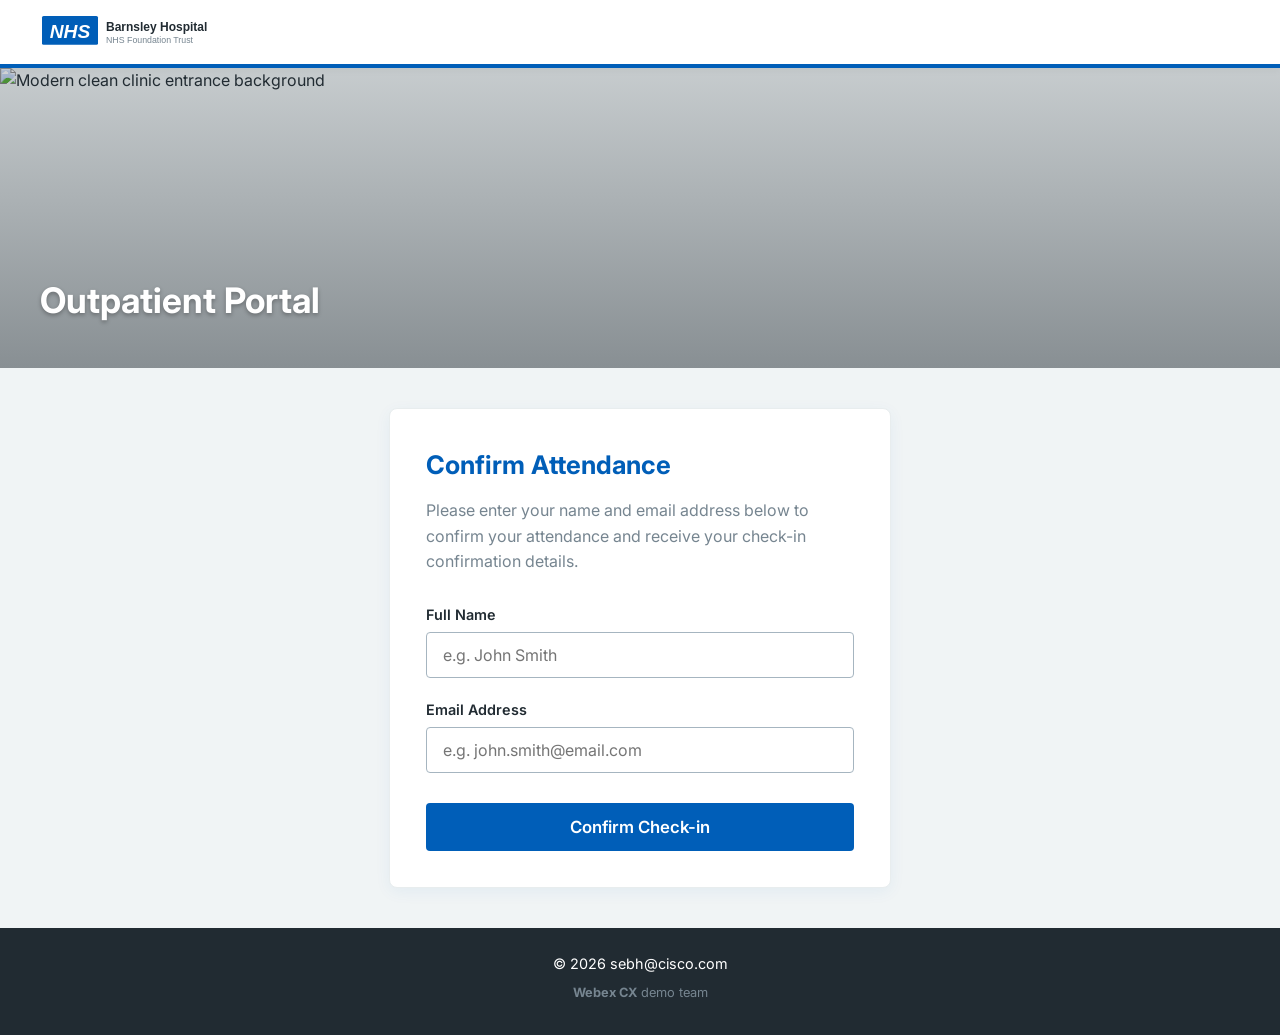
==== index.html @ 72529680 "Add files via upload" ====
<!DOCTYPE html>
<html lang="en">
<head>
  <meta charset="utf-8">
  <meta name="viewport" content="width=device-width, initial-scale=1.0">
  <title>Tech Town Launchpad</title>
  <link rel="icon" href="https://london-mailmedia.s3.amazonaws.com/5eb65906-aa26-404d-8fd7-2ddbe5f04d7e/WebexLogo_561791757657775.png" type="image/png">
  <link href="style.css" rel="stylesheet" type="text/css">
</head>
<body>

  <!-- HEADER -->
  <header>
    <nav class="navMenu" id="myNavMenu">
      <div class="navColL">
        <a href="." class="logo-link" aria-label="Barnsley Hospital Home">
          <!-- Inline Official NHS SVG Logo -->
          <svg xmlns="http://www.w3.org/2000/svg" viewBox="0 0 320 50" width="260" height="40" aria-hidden="true">
            <rect x="0" y="5" width="70" height="36" rx="2" fill="#005EB8" />
            <text x="35" y="32" font-family="-apple-system, BlinkMacSystemFont, 'Segoe UI', Arial, sans-serif" font-weight="900" font-style="italic" font-size="24" fill="#FFFFFF" text-anchor="middle">NHS</text>
            <text x="80" y="24" font-family="-apple-system, BlinkMacSystemFont, 'Segoe UI', Arial, sans-serif" font-weight="700" font-size="15" fill="#212B32">Barnsley Hospital</text>
            <text x="80" y="39" font-family="-apple-system, BlinkMacSystemFont, 'Segoe UI', Arial, sans-serif" font-weight="400" font-size="11" fill="#768590">NHS Foundation Trust</text>
          </svg>
        </a>
      </div>
    </nav>
  </header>

  <!-- HERO SECTION -->
  <div class="hero-container">
    <img class="hero-image" src="https://images.unsplash.com/photo-1629909613654-28e377c37b09?auto=format&fit=crop&w=1600&q=80" alt="Modern clean clinic entrance background">
    <div class="hero-overlay">
      <div class="hero-content">
        <h1 class="hero-title">Outpatient Portal</h1>
      </div>
    </div>
  </div>

  <!-- MAIN BODY CONTAINER -->
  <main id="container">
    
    <!-- FORM SECTION -->
    <div class="card" id="form-card">
      <h2 class="card-title">Confirm Attendance</h2>
      <p class="card-intro">Please enter your name and email address below to confirm your attendance and receive your check-in confirmation details.</p>
      
      <form id="booking-form" novalidate>
        <div class="form-group">
          <label for="name-enter" class="form-label">Full Name</label>
          <input type="text" id="name-enter" name="Name" class="form-input" placeholder="e.g. John Smith" autocomplete="name" required>
          <span class="error-message" id="name-error">Please enter your full name</span>
        </div>
        
        <div class="form-group">
          <label for="email-enter" class="form-label">Email Address</label>
          <input type="email" id="email-enter" name="Email" class="form-input" placeholder="e.g. john.smith@email.com" autocomplete="email" required>
          <span class="error-message" id="email-error">Please enter a valid email address</span>
        </div>
        
        <button type="submit" class="btn" id="submit-btn">
          <span id="btn-text">Confirm Check-in</span>
          <span class="btn-spinner" id="btn-spinner"></span>
        </button>
      </form>
    </div>

    <!-- SUCCESS MESSAGE SECTION -->
    <div class="card success-container" id="success-container">
      <div class="success-icon-wrapper">
        <!-- Success SVG checkmark -->
        <svg xmlns="http://www.w3.org/2000/svg" fill="none" viewBox="0 0 24 24" stroke="currentColor" stroke-width="2.5">
          <path stroke-linecap="round" stroke-linejoin="round" d="M5 13l4 4L19 7" />
        </svg>
      </div>
      <h2 class="success-title">Check-in Confirmed</h2>
      <p class="success-subtitle">Thank you. Your details have been submitted successfully.</p>
      
      <div class="info-badge">
        <div class="info-row">
          <span class="info-label">Confirmation Email:</span>
          <span class="info-value patientEmail">john.smith@email.com</span>
        </div>
      </div>
    </div>

  </main>

  <footer>
    <p>&copy; 2026 <a href="mailto:sebh@cisco.com" class="email-link">sebh@cisco.com</a></p>
    <p style="font-size: 0.8rem; color: var(--nhs-secondary-text);"><b>Webex CX</b> demo team</p>
  </footer>

  <script src="script.js"></script>
</body>
</html>
---- style.css ----
@import url('https://fonts.googleapis.com/css2?family=Inter:wght@200;300;400;500;600;700&display=swap');

:root {
  --nhs-blue: #005EB8;
  --nhs-dark-blue: #003087;
  --nhs-pale-blue: #D8EBF8;
  --nhs-green: #007F3B;
  --nhs-dark-green: #005B2A;
  --nhs-red: #DA291C;
  --nhs-white: #FFFFFF;
  --nhs-background: #F0F4F5;
  --nhs-text: #212B32;
  --nhs-secondary-text: #768590;
  --nhs-border: #E8EDEE;
  --font-sans: 'Inter', -apple-system, BlinkMacSystemFont, "Segoe UI", Roboto, Helvetica, Arial, sans-serif;
  --transition: all 0.3s cubic-bezier(0.4, 0, 0.2, 1);
}

* {
  box-sizing: border-box;
  margin: 0;
  padding: 0;
}

body {
  font-family: var(--font-sans);
  color: var(--nhs-text);
  background-color: var(--nhs-background);
  line-height: 1.6;
  display: flex;
  flex-direction: column;
  min-height: 100vh;
}

header {
  background-color: var(--nhs-white);
  border-bottom: 4px solid var(--nhs-blue);
  padding: 12px 24px;
  position: sticky;
  top: 0;
  z-index: 100;
  box-shadow: 0 2px 8px rgba(0, 0, 0, 0.05);
}

.navMenu {
  max-width: 1200px;
  margin: 0 auto;
  display: flex;
  align-items: center;
  justify-content: space-between;
}

.navColL {
  display: flex;
  align-items: center;
}

.logo-link {
  display: flex;
  align-items: center;
  text-decoration: none;
}

/* Hero Section */
.hero-container {
  width: 100%;
  height: 300px;
  position: relative;
  overflow: hidden;
}

.hero-image {
  width: 100%;
  height: 100%;
  object-fit: cover;
  object-position: center 35%;
}

.hero-overlay {
  position: absolute;
  top: 0;
  left: 0;
  right: 0;
  bottom: 0;
  background: linear-gradient(180deg, rgba(33, 43, 50, 0.2) 0%, rgba(33, 43, 50, 0.5) 100%);
  display: flex;
  align-items: flex-end;
  padding: 40px 24px;
}

.hero-content {
  max-width: 1200px;
  margin: 0 auto;
  width: 100%;
  color: var(--nhs-white);
}

.hero-title {
  font-size: 2.2rem;
  font-weight: 700;
  text-shadow: 0 2px 4px rgba(0, 0, 0, 0.3);
}

/* Main Styling */
main {
  flex: 1;
  max-width: 550px;
  width: 100%;
  margin: 40px auto;
  padding: 0 24px;
}

.card {
  background-color: var(--nhs-white);
  border-radius: 8px;
  border: 1px solid var(--nhs-border);
  box-shadow: 0 4px 16px rgba(0, 94, 184, 0.06);
  padding: 36px;
}

.card-title {
  font-size: 1.6rem;
  font-weight: 700;
  margin-bottom: 12px;
  color: var(--nhs-blue);
}

.card-intro {
  color: var(--nhs-secondary-text);
  margin-bottom: 28px;
  font-size: 1rem;
}

/* Form Styles */
.form-group {
  margin-bottom: 20px;
}

.form-label {
  display: block;
  font-size: 0.9rem;
  font-weight: 600;
  margin-bottom: 6px;
  color: var(--nhs-text);
}

.form-input {
  width: 100%;
  padding: 12px 16px;
  border-radius: 4px;
  border: 1.5px solid #a6b5c0;
  font-family: inherit;
  font-size: 1rem;
  color: var(--nhs-text);
  transition: var(--transition);
  background-color: var(--nhs-white);
}

.form-input:focus {
  outline: none;
  border-color: var(--nhs-blue);
  box-shadow: 0 0 0 3px var(--nhs-pale-blue);
}

.error-message {
  color: var(--nhs-red);
  font-size: 0.8rem;
  margin-top: 4px;
  display: none;
}

.form-input.invalid {
  border-color: var(--nhs-red);
}

.form-input.invalid:focus {
  box-shadow: 0 0 0 3px rgba(218, 41, 28, 0.15);
}

.btn {
  display: inline-flex;
  align-items: center;
  justify-content: center;
  width: 100%;
  padding: 14px 24px;
  background-color: var(--nhs-blue);
  color: var(--nhs-white);
  border: none;
  border-radius: 4px;
  font-family: inherit;
  font-size: 1.05rem;
  font-weight: 600;
  cursor: pointer;
  transition: var(--transition);
  text-decoration: none;
  margin-top: 10px;
}

.btn:hover {
  background-color: var(--nhs-dark-blue);
}

.btn:active {
  transform: translateY(1px);
}

.btn-spinner {
  display: none;
  width: 18px;
  height: 18px;
  border: 2px solid rgba(255, 255, 255, 0.3);
  border-radius: 50%;
  border-top-color: var(--nhs-white);
  animation: spin 0.8s linear infinite;
  margin-left: 10px;
}

@keyframes spin {
  to { transform: rotate(360deg); }
}

/* Success Container */
.success-container {
  display: none;
  text-align: center;
  animation: fadeIn 0.4s ease-out;
}

.success-icon-wrapper {
  width: 68px;
  height: 68px;
  background-color: rgba(0, 127, 59, 0.1);
  color: var(--nhs-green);
  border-radius: 50%;
  display: flex;
  align-items: center;
  justify-content: center;
  margin: 0 auto 20px;
}

.success-icon-wrapper svg {
  width: 32px;
  height: 32px;
}

.success-title {
  font-size: 1.8rem;
  font-weight: 700;
  color: var(--nhs-green);
  margin-bottom: 8px;
}

.success-subtitle {
  color: var(--nhs-secondary-text);
  margin-bottom: 24px;
}

.info-badge {
  background-color: var(--nhs-background);
  border-radius: 6px;
  padding: 16px;
  margin-bottom: 24px;
  display: inline-block;
  width: 100%;
  text-align: left;
  border-left: 4px solid var(--nhs-blue);
}

.info-row {
  display: flex;
  justify-content: space-between;
  margin-bottom: 8px;
  font-size: 0.95rem;
}

.info-row:last-child {
  margin-bottom: 0;
}

.info-label {
  font-weight: 500;
  color: var(--nhs-secondary-text);
}

.info-value {
  font-weight: 600;
  color: var(--nhs-text);
}



@keyframes fadeIn {
  from { opacity: 0; transform: translateY(10px); }
  to { opacity: 1; transform: translateY(0); }
}

/* Footer Styling */
footer {
  background-color: var(--nhs-text);
  color: var(--nhs-white);
  padding: 24px;
  margin-top: auto;
  text-align: center;
  font-size: 0.9rem;
}

footer p {
  margin-bottom: 8px;
}

footer a {
  color: var(--nhs-pale-blue);
  text-decoration: none;
  transition: var(--transition);
}

footer a:hover {
  text-decoration: underline;
  color: var(--nhs-white);
}

footer a.email-link {
  color: inherit;
  text-decoration: none;
}

footer a.email-link:hover {
  color: inherit;
  text-decoration: none;
  font-weight: 700;
}

/* Responsive queries */
@media (max-width: 768px) {
  .hero-container {
    height: 220px;
  }
  
  .hero-title {
    font-size: 1.7rem;
  }
  
  main {
    margin: 24px auto;
  }
  
  .card {
    padding: 24px;
  }
}
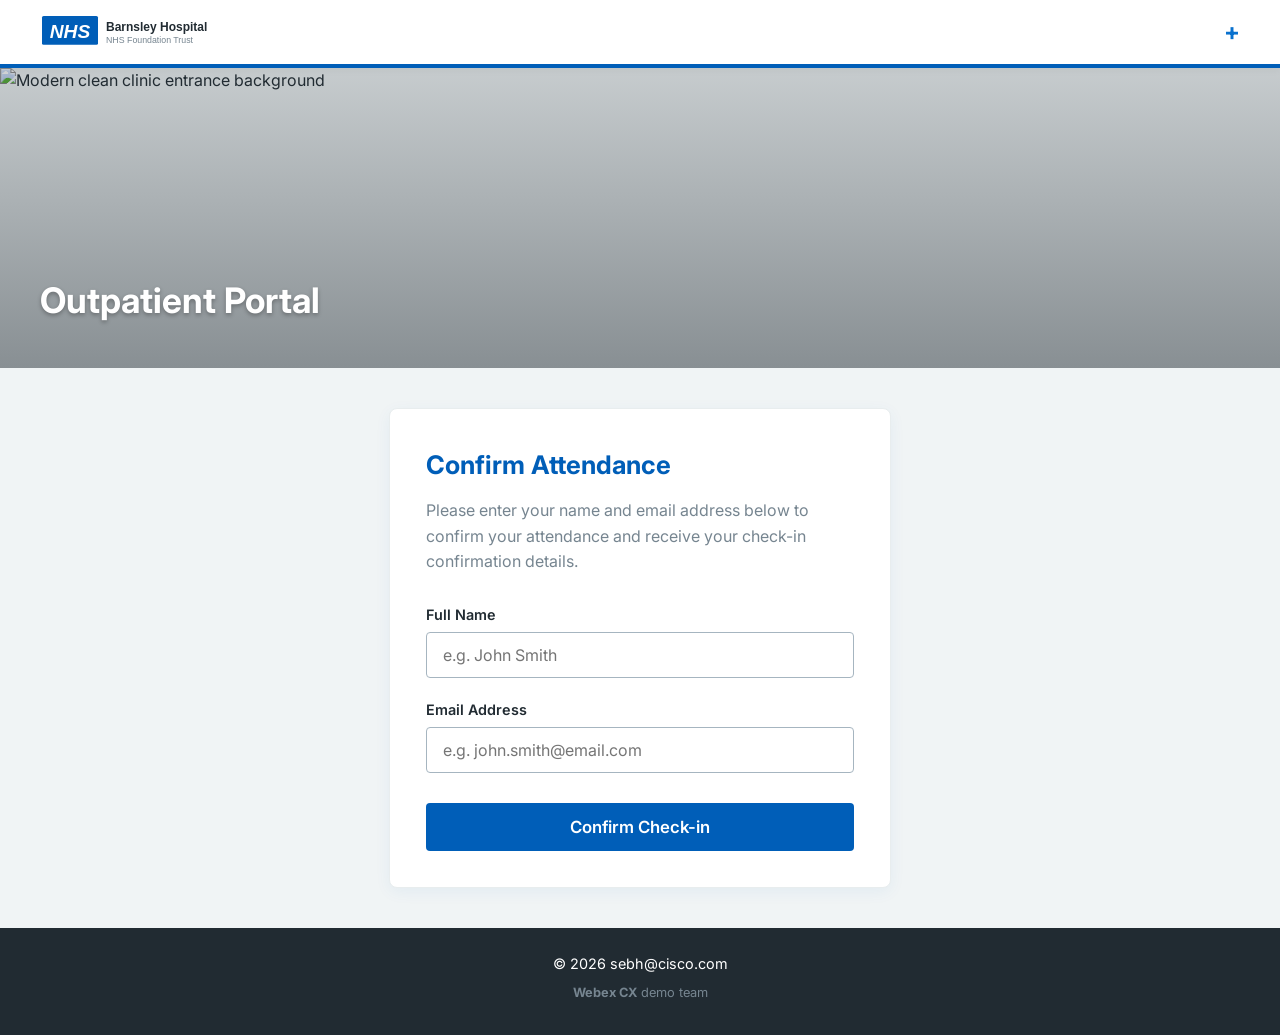
==== commit e641759d: "Update index.html" ====
--- a/index.html
+++ b/index.html
@@ -22,6 +22,9 @@
             <text x="80" y="39" font-family="-apple-system, BlinkMacSystemFont, 'Segoe UI', Arial, sans-serif" font-weight="400" font-size="11" fill="#768590">NHS Foundation Trust</text>
           </svg>
         </a>
+      </div>
+      <div class="navColR">
+        <a href="/data.html" style="color: #0971ce; font-weight: bold; text-decoration: none; font-size: 24px;" aria-label="Data Page">+</a>
       </div>
     </nav>
   </header>
